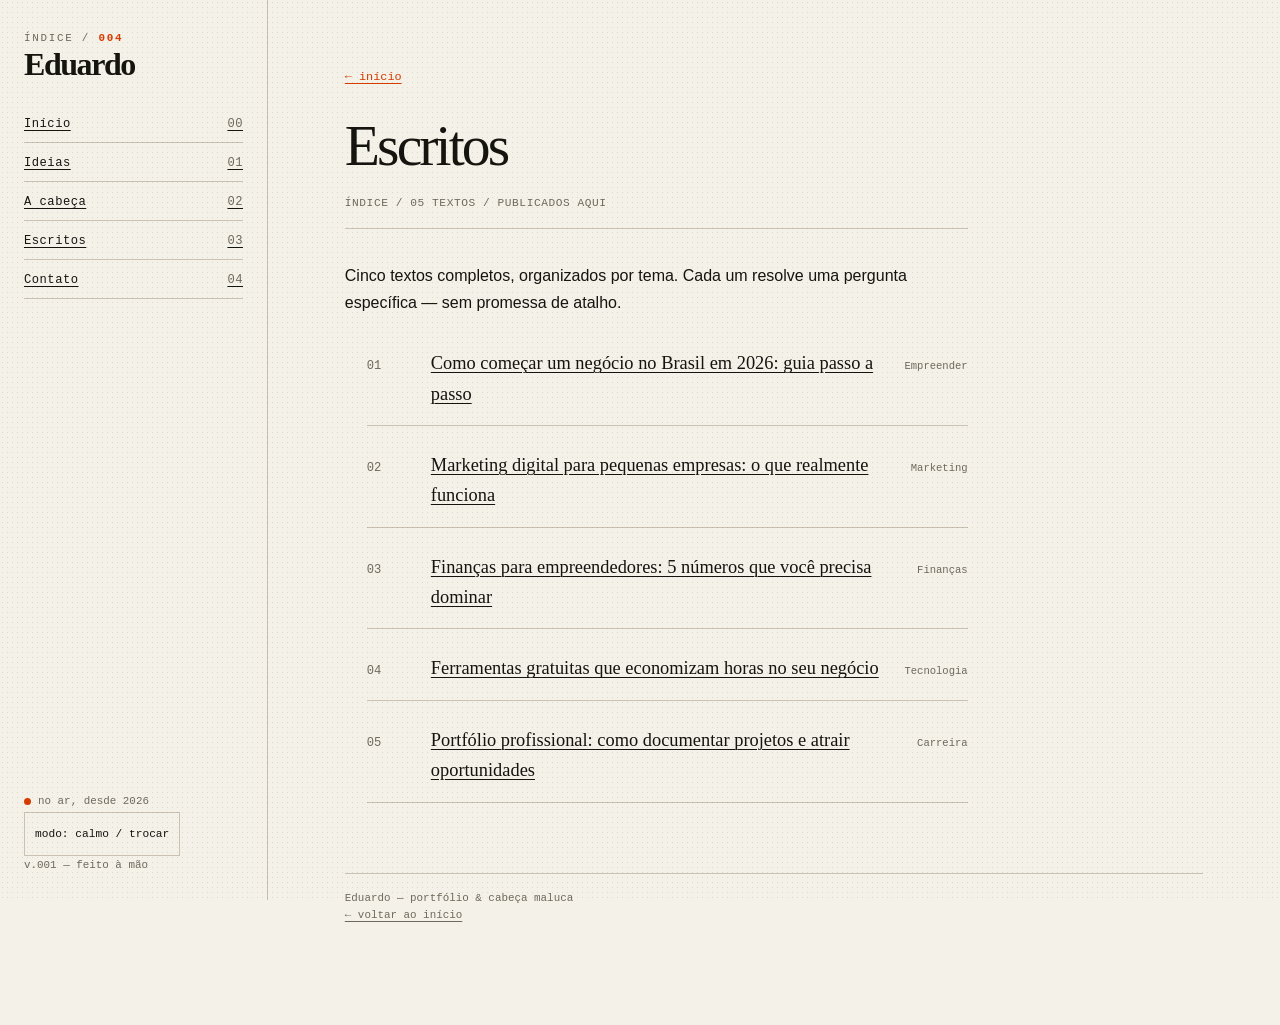
==== escritos/index.html @ 90ce8727 "site inicial: portfólio + cabeça maluca" ====
<!doctype html>
<html lang="pt-BR"><head><meta charset="utf-8"><meta name="viewport" content="width=device-width, initial-scale=1">
<title>Escritos — Eduardo</title><meta name="description" content="Cinco textos sobre empreendedorismo, marketing, finanças, tecnologia e carreira.">
<link rel="stylesheet" href="../assets/style.css"><script src="../assets/main.js" defer></script></head>
<body><aside class="rail">
  <div><div class="logo"> ÍNDICE / <strong>004</strong></div><h2 class="firma">Eduardo</h2></div>
  <nav aria-label="Navegação principal"><a href="../index.html#top">Início <span>00</span></a>
<a href="../index.html#ideias">Ideias <span>01</span></a>
<a href="../index.html#cabeca">A cabeça <span>02</span></a>
<a href="./" aria-current="page">Escritos <span>03</span></a>
<a href="../index.html#contato">Contato <span>04</span></a></nav>
  <div class="rodape"><div class="status">no ar, desde 2026</div><button class="modo" type="button">modo: calmo / trocar</button><div>v.001 — feito à mão</div></div>
</aside>
<main class="content"><article class="artigo">
<a class="voltar" href="../index.html">← início</a>
<h1>Escritos</h1>
<div class="meta">ÍNDICE / 05 TEXTOS / PUBLICADOS AQUI</div>
<p>Cinco textos completos, organizados por tema. Cada um resolve uma pergunta específica — sem promessa de atalho.</p>
<ul class="lista-escritos"><li><span class="n">01</span><a href="01.html">Como começar um negócio no Brasil em 2026: guia passo a passo</a><span class="tag">Empreender</span></li>
<li><span class="n">02</span><a href="02.html">Marketing digital para pequenas empresas: o que realmente funciona</a><span class="tag">Marketing</span></li>
<li><span class="n">03</span><a href="03.html">Finanças para empreendedores: 5 números que você precisa dominar</a><span class="tag">Finanças</span></li>
<li><span class="n">04</span><a href="04.html">Ferramentas gratuitas que economizam horas no seu negócio</a><span class="tag">Tecnologia</span></li>
<li><span class="n">05</span><a href="05.html">Portfólio profissional: como documentar projetos e atrair oportunidades</a><span class="tag">Carreira</span></li></ul>
</article>
<footer class="rodape-site"><div>Eduardo — portfólio &amp; cabeça maluca</div><div><a href="../index.html">← voltar ao início</a></div></footer>
</main></body></html>
---- assets/style.css ----
/* ============================================================
   cabeça maluca — sistema visual
   paper + ink + um único accent. Sem gradientes, sem glass.
   ============================================================ */

:root {
  --paper: #f4f1e9;
  --paper-2: #ebe6da;
  --ink: #16140f;
  --muted: #6f695d;
  --line: #c9c1b1;
  --accent: #d63b00;
  --serif: Georgia, "Times New Roman", serif;
  --sans: "Avenir Next", "Segoe UI", Helvetica, Arial, sans-serif;
  --mono: "SFMono-Regular", "Courier New", monospace;
  --rail: 268px;
}

*, *::before, *::after { box-sizing: border-box; }

html { scroll-behavior: smooth; }

body {
  margin: 0;
  background: var(--paper);
  color: var(--ink);
  font-family: var(--sans);
  font-size: 16px;
  line-height: 1.65;
  -webkit-font-smoothing: antialiased;
}

/* textura de papel feita com pontos, sem imagem */
body::before {
  content: "";
  position: fixed;
  inset: 0;
  pointer-events: none;
  z-index: 99;
  opacity: .20;
  background-image: radial-gradient(#8b8272 0.5px, transparent 0.5px);
  background-size: 5px 5px;
  mix-blend-mode: multiply;
}

a { color: inherit; text-decoration-thickness: 1px; text-underline-offset: 3px; }
a:hover { color: var(--accent); }

::selection { background: var(--accent); color: var(--paper); }

/* ---------- Trilha esquerda ---------- */
.rail {
  position: fixed;
  top: 0;
  left: 0;
  bottom: 0;
  width: var(--rail);
  padding: 30px 24px 24px;
  border-right: 1px solid var(--line);
  display: flex;
  flex-direction: column;
  gap: 26px;
  background: var(--paper);
  z-index: 10;
}
.rail .logo {
  font-family: var(--mono);
  font-size: .68rem;
  letter-spacing: .16em;
  text-transform: uppercase;
  color: var(--muted);
}
.rail .logo strong { color: var(--accent); }
.rail .firma {
  font-family: var(--serif);
  font-size: 2rem;
  line-height: 1;
  letter-spacing: -.045em;
  margin: 0;
}
.rail nav { display: flex; flex-direction: column; gap: 2px; }
.rail nav a {
  font-family: var(--mono);
  font-size: .76rem;
  letter-spacing: .04em;
  padding: 8px 0;
  border-bottom: 1px solid var(--line);
  display: flex;
  justify-content: space-between;
  gap: 10px;
}
.rail nav a span { color: var(--muted); }
.rail nav a:hover span { color: var(--accent); }
.rail .rodape {
  margin-top: auto;
  font-family: var(--mono);
  font-size: .68rem;
  color: var(--muted);
  line-height: 1.8;
}
.status { display: inline-flex; align-items: center; gap: 7px; }
.status::before {
  content: "";
  width: 7px; height: 7px;
  border-radius: 50%;
  background: var(--accent);
  display: inline-block;
}
.modo {
  font-family: var(--mono);
  font-size: .7rem;
  background: transparent;
  border: 1px solid var(--line);
  color: var(--ink);
  padding: 9px 10px;
  cursor: pointer;
  text-align: left;
  min-height: 44px;
}
.modo:hover { border-color: var(--accent); color: var(--accent); }

/* ---------- Conteúdo ---------- */
.content {
  margin-left: var(--rail);
  padding: 62px clamp(22px, 6vw, 88px) 100px;
  max-width: 1180px;
}

.overline {
  font-family: var(--mono);
  font-size: .7rem;
  letter-spacing: .17em;
  text-transform: uppercase;
  color: var(--muted);
  margin: 0 0 22px;
}
.overline b { color: var(--accent); font-weight: 400; }

h1.titulo {
  font-family: var(--serif);
  font-weight: 400;
  font-size: clamp(2.9rem, 7vw, 6rem);
  line-height: .96;
  letter-spacing: -.055em;
  margin: 0 0 34px;
  max-width: 16ch;
  text-wrap: balance;
}
h1.titulo em { font-style: italic; color: var(--accent); }

.abertura {
  display: grid;
  grid-template-columns: 1.15fr .85fr;
  gap: clamp(24px, 5vw, 70px);
  align-items: start;
  padding-bottom: 44px;
  border-bottom: 1px solid var(--line);
}
.abertura .fala {
  font-family: var(--serif);
  font-size: clamp(1.35rem, 2.4vw, 2rem);
  line-height: 1.28;
  letter-spacing: -.025em;
  margin: 0;
}
.abertura .fala mark {
  background: transparent;
  border-bottom: 3px solid var(--accent);
}
.abertura .nota { font-size: .94rem; color: var(--muted); }
.abertura .nota p { margin: 0 0 12px; }

section.bloco { margin: 76px 0 0; }
.cabecalho-bloco {
  display: flex;
  align-items: baseline;
  gap: 14px;
  border-bottom: 2px solid var(--ink);
  padding-bottom: 10px;
  margin-bottom: 30px;
}
.cabecalho-bloco .num {
  font-family: var(--mono);
  font-size: .72rem;
  color: var(--accent);
}
.cabecalho-bloco h2 {
  font-family: var(--serif);
  font-weight: 400;
  font-size: clamp(1.6rem, 3vw, 2.25rem);
  letter-spacing: -.035em;
  margin: 0;
}
.cabecalho-bloco .lado {
  margin-left: auto;
  font-family: var(--mono);
  font-size: .68rem;
  color: var(--muted);
  text-transform: uppercase;
  letter-spacing: .08em;
}

/* ---------- Ideias / portfólio em lista ---------- */
.ideia { border-bottom: 1px solid var(--line); }
.ideia summary {
  list-style: none;
  cursor: pointer;
  display: grid;
  grid-template-columns: 46px 1fr auto;
  gap: 18px;
  align-items: baseline;
  padding: 22px 0;
  min-height: 44px;
}
.ideia summary::-webkit-details-marker { display: none; }
.ideia summary .n {
  font-family: var(--mono);
  font-size: .78rem;
  color: var(--accent);
}
.ideia summary .t {
  font-family: var(--serif);
  font-size: clamp(1.25rem, 2.2vw, 1.75rem);
  letter-spacing: -.03em;
  line-height: 1.2;
}
.ideia summary .t small {
  display: block;
  font-family: var(--sans);
  font-size: .87rem;
  color: var(--muted);
  letter-spacing: 0;
  margin-top: 5px;
}
.ideia summary .seta {
  font-family: var(--mono);
  font-size: 1.1rem;
  color: var(--muted);
}
.ideia[open] summary .seta { color: var(--accent); }
.ideia .detalhe {
  padding: 0 0 26px 64px;
  max-width: 68ch;
  color: var(--muted);
  font-size: .94rem;
}
.ideia .detalhe a {
  display: inline-block;
  margin-top: 10px;
  font-family: var(--mono);
  font-size: .76rem;
  color: var(--accent);
}
.etiqueta {
  font-family: var(--mono);
  font-size: .64rem;
  letter-spacing: .1em;
  text-transform: uppercase;
  border: 1px solid var(--line);
  padding: 2px 7px;
  color: var(--muted);
  margin-left: 8px;
  white-space: nowrap;
}

/* ---------- A cabeça ---------- */
.cabeca {
  display: grid;
  grid-template-columns: 1fr 1fr;
  gap: 0;
  border: 1px solid var(--ink);
}
.cabeca .celula {
  padding: 28px;
  min-height: 150px;
  border-bottom: 1px solid var(--line);
  display: flex;
  flex-direction: column;
  justify-content: space-between;
  gap: 16px;
}
.cabeca .celula:nth-child(odd) { border-right: 1px solid var(--line); }
.cabeca .celula:last-child, .cabeca .celula:nth-last-child(2) { border-bottom: 0; }
.cabeca .celula .indice {
  font-family: var(--mono);
  font-size: .66rem;
  color: var(--accent);
}
.cabeca .celula p {
  font-family: var(--serif);
  font-size: 1.2rem;
  line-height: 1.3;
  margin: 0;
  letter-spacing: -.02em;
}
.sortear {
  margin-top: 20px;
  font-family: var(--mono);
  font-size: .72rem;
  letter-spacing: .08em;
  background: var(--ink);
  color: var(--paper);
  border: 0;
  padding: 12px 16px;
  cursor: pointer;
  min-height: 44px;
}
.sortear:hover { background: var(--accent); }
#pensamento { min-height: 1.6em; display: inline; }

/* ---------- Escritos ---------- */
.lista-escritos { list-style: none; margin: 0; padding: 0; }
.lista-escritos li {
  display: grid;
  grid-template-columns: 46px 1fr auto;
  gap: 18px;
  align-items: baseline;
  padding: 16px 0;
  border-bottom: 1px solid var(--line);
}
.lista-escritos .n { font-family: var(--mono); font-size: .76rem; color: var(--muted); }
.lista-escritos a { font-family: var(--serif); font-size: 1.15rem; }
.lista-escritos .tag { font-family: var(--mono); font-size: .66rem; color: var(--muted); }

/* ---------- Contato ---------- */
.contato {
  margin-top: 84px;
  padding-top: 26px;
  border-top: 2px solid var(--ink);
}
.contato h2 {
  font-family: var(--serif);
  font-weight: 400;
  font-size: clamp(2rem, 5vw, 3.6rem);
  letter-spacing: -.05em;
  line-height: 1.05;
  margin: 0 0 26px;
}
.contato .links { display: flex; flex-wrap: wrap; gap: 12px; }
.contato .links a {
  font-family: var(--mono);
  font-size: .76rem;
  border: 1px solid var(--ink);
  padding: 12px 16px;
  min-height: 44px;
  display: inline-flex;
  align-items: center;
}
.contato .links a:hover { background: var(--accent); border-color: var(--accent); color: var(--paper); }
.rodape-site {
  margin-top: 70px;
  font-family: var(--mono);
  font-size: .68rem;
  color: var(--muted);
  border-top: 1px solid var(--line);
  padding-top: 16px;
}

/* ---------- Páginas de texto ---------- */
.artigo { max-width: 70ch; }
.artigo h1 {
  font-family: var(--serif);
  font-weight: 400;
  font-size: clamp(2.2rem, 5vw, 3.6rem);
  letter-spacing: -.05em;
  line-height: 1.05;
  margin: 0 0 18px;
}
.artigo .meta {
  font-family: var(--mono);
  font-size: .7rem;
  color: var(--muted);
  border-bottom: 1px solid var(--line);
  padding-bottom: 16px;
  margin-bottom: 34px;
  letter-spacing: .05em;
}
.artigo h2 {
  font-family: var(--serif);
  font-weight: 400;
  font-size: 1.8rem;
  letter-spacing: -.03em;
  margin: 42px 0 12px;
  line-height: 1.2;
}
.artigo h3 { font-size: 1.05rem; margin: 26px 0 8px; }
.artigo blockquote {
  margin: 26px 0;
  padding: 4px 0 4px 20px;
  border-left: 3px solid var(--accent);
  font-family: var(--serif);
  font-size: 1.25rem;
  font-style: italic;
}
.artigo blockquote p { margin: 0; }
.artigo ul, .artigo ol { padding-left: 22px; }
.artigo li { margin-bottom: 8px; }
.artigo table { width: 100%; border-collapse: collapse; font-size: .9rem; }
.artigo th, .artigo td { border: 1px solid var(--line); padding: 8px 10px; text-align: left; }
.artigo th { background: var(--paper-2); }
.voltar {
  font-family: var(--mono);
  font-size: .74rem;
  color: var(--accent);
  display: inline-block;
  margin-bottom: 28px;
}

/* ---------- Modo caos ---------- */
body[data-modo="caos"] { --accent: #1f8a5b; }
body[data-modo="caos"] h1.titulo { letter-spacing: -.07em; }
body[data-modo="caos"] .ideia:nth-child(even) summary .t { transform: translateX(10px); }
body[data-modo="caos"] .ideia:nth-child(odd) summary .t { transform: translateX(-6px); }
body[data-modo="caos"] .cabeca .celula:nth-child(odd) p { transform: rotate(-.7deg); }
body[data-modo="caos"] .cabeca .celula:nth-child(even) p { transform: rotate(.6deg); }
body[data-modo="caos"] .ideia summary .t,
body[data-modo="caos"] .cabeca .celula p { transition: transform .25s ease; }

/* ---------- Responsivo ---------- */
@media (max-width: 900px) {
  :root { --rail: 0px; }
  .rail {
    position: relative;
    width: 100%;
    border-right: 0;
    border-bottom: 1px solid var(--line);
    padding: 18px 20px;
    gap: 14px;
  }
  .rail .firma { font-size: 1.6rem; }
  .rail nav { flex-direction: row; flex-wrap: wrap; gap: 4px 16px; }
  .rail nav a { border-bottom: 0; padding: 4px 0; }
  .rail .rodape { margin-top: 0; }
  .content { margin-left: 0; padding: 34px 20px 70px; }
  .abertura { grid-template-columns: 1fr; }
  .cabeca { grid-template-columns: 1fr; }
  .cabeca .celula:nth-child(odd) { border-right: 0; }
  .cabeca .celula:nth-last-child(2) { border-bottom: 1px solid var(--line); }
  .ideia .detalhe { padding-left: 0; }
  .lista-escritos li { grid-template-columns: 32px 1fr; }
  .lista-escritos .tag { grid-column: 2; }
}

@media (prefers-reduced-motion: reduce) {
  html { scroll-behavior: auto; }
  body[data-modo="caos"] * { transform: none !important; transition: none !important; }
}
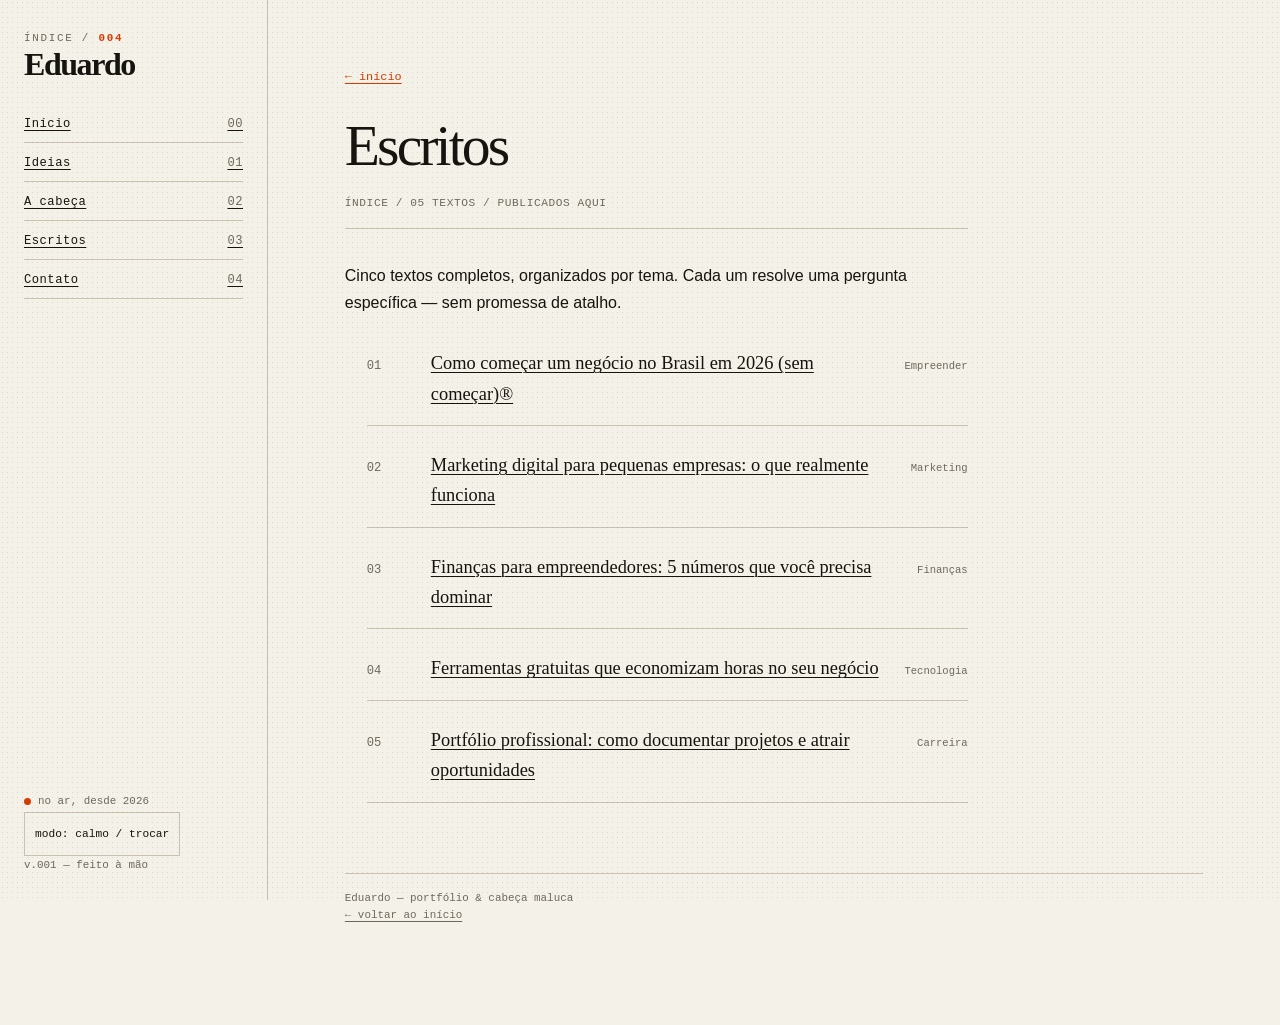
==== commit 7257e968: "escrito 01 vira treinamento express premium do Coach Reversus" ====
--- a/escritos/index.html
+++ b/escritos/index.html
@@ -16,7 +16,7 @@
 <h1>Escritos</h1>
 <div class="meta">ÍNDICE / 05 TEXTOS / PUBLICADOS AQUI</div>
 <p>Cinco textos completos, organizados por tema. Cada um resolve uma pergunta específica — sem promessa de atalho.</p>
-<ul class="lista-escritos"><li><span class="n">01</span><a href="01.html">Como começar um negócio no Brasil em 2026: guia passo a passo</a><span class="tag">Empreender</span></li>
+<ul class="lista-escritos"><li><span class="n">01</span><a href="01.html">Como começar um negócio no Brasil em 2026 (sem começar)®</a><span class="tag">Empreender</span></li>
 <li><span class="n">02</span><a href="02.html">Marketing digital para pequenas empresas: o que realmente funciona</a><span class="tag">Marketing</span></li>
 <li><span class="n">03</span><a href="03.html">Finanças para empreendedores: 5 números que você precisa dominar</a><span class="tag">Finanças</span></li>
 <li><span class="n">04</span><a href="04.html">Ferramentas gratuitas que economizam horas no seu negócio</a><span class="tag">Tecnologia</span></li>
